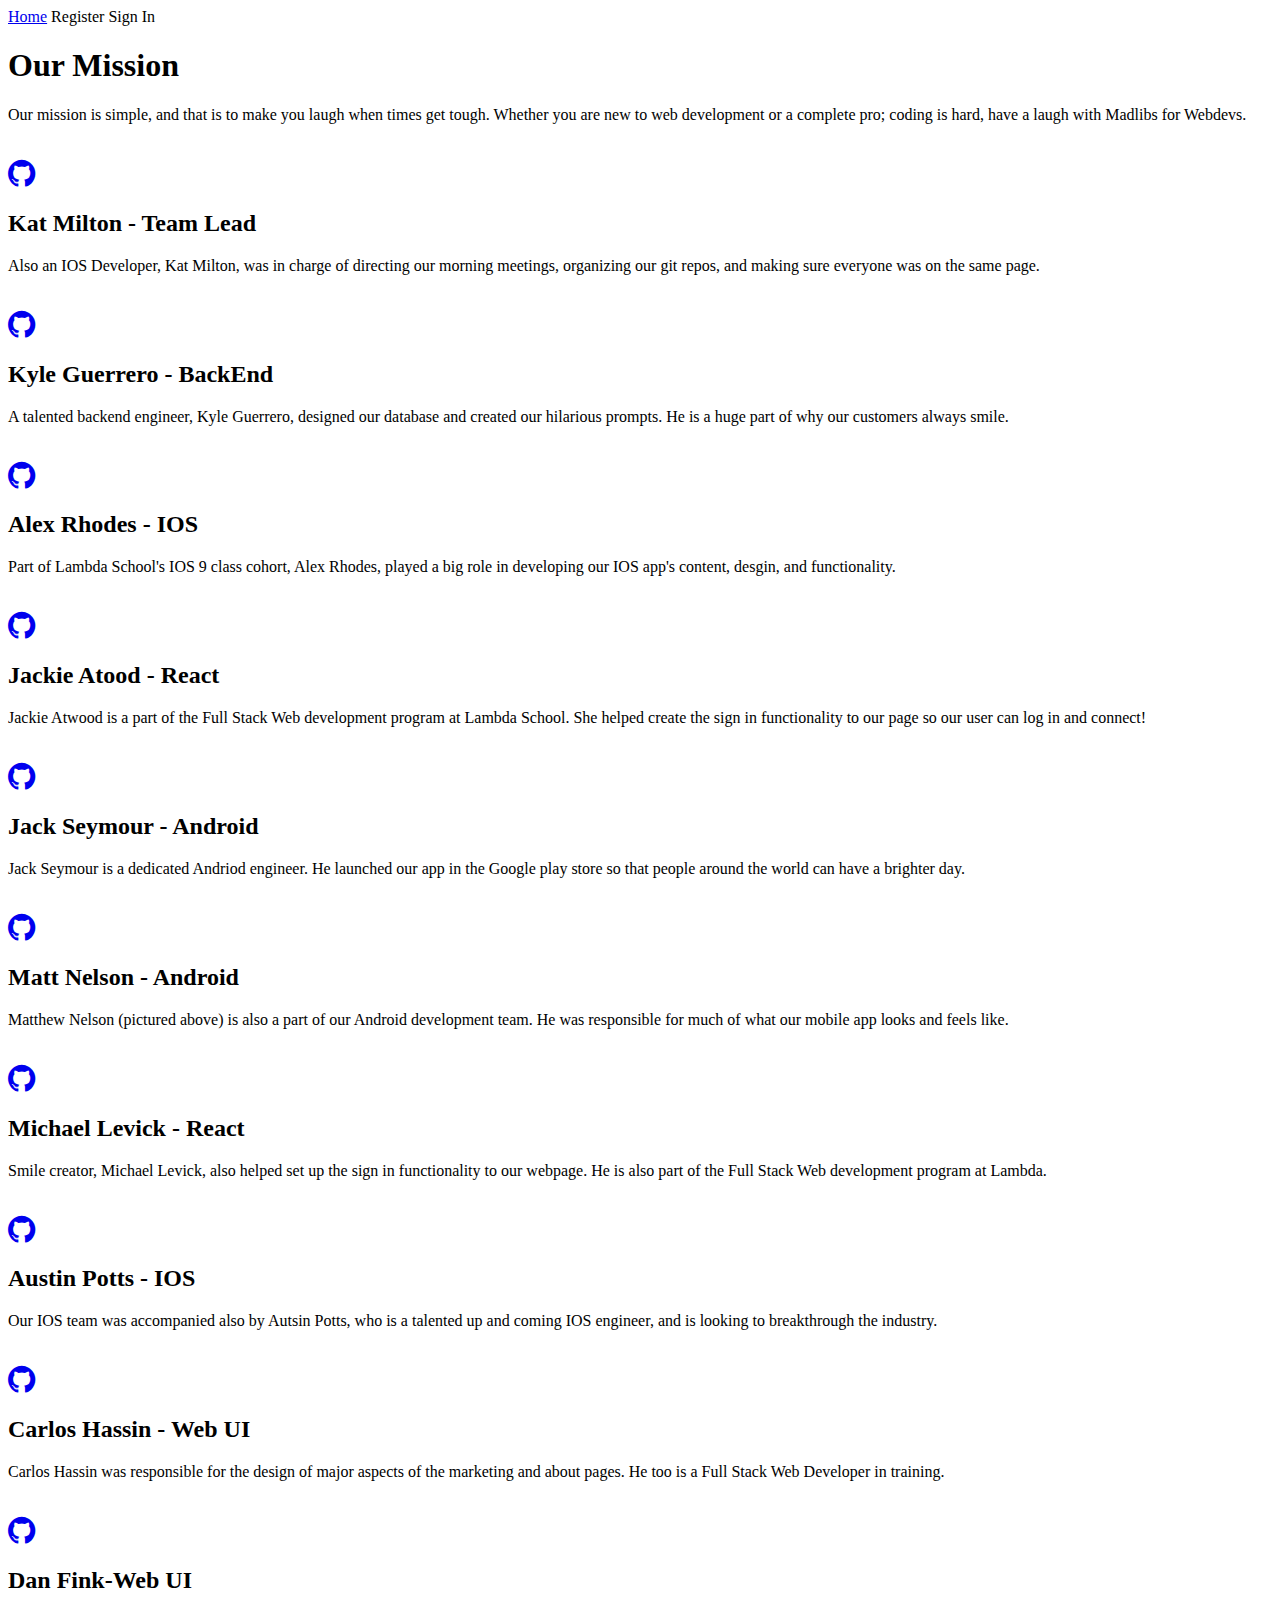
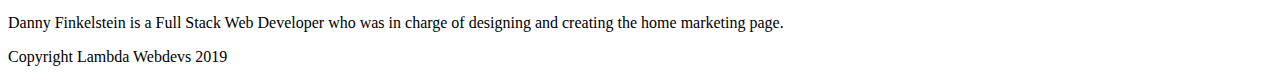
==== about-us.html @ 2c2939c7 "Merge pull request #3 from D-Fink/Danny-Finkelstein" ====
<!DOCTYPE html>
<html lang="en">
<head>
  <meta charset="UTF-8">
  <meta name="viewport" content="width=device-width, initial-scale=1.0">
  <meta http-equiv="X-UA-Compatible" content="ie=edge">
  <link rel="stylesheet" href="css/about-page.css">
  <title>Dev-Libs</title>
  <link rel="stylesheet" href="https://cdnjs.cloudflare.com/ajax/libs/font-awesome/4.7.0/css/font-awesome.min.css">
</head>

<body background="images/luke-chesser-pJadQetzTkI-unsplash.jpg">

<div class="container">
    <div class="foundation_nav">
        <div class="navbar">
            <nav class="links">
                <a href="index.html">Home</a>
                <a>Register</a>
                <a>Sign In</a>
            </nav>
        </div>
    </div>

    <header>
        <div class="main-heading">
            <h1>Our Mission</h1>
        </div>
        <div class="mh-text">
            <p>Our mission is simple, and that is to make you laugh when times get tough. Whether you are new to web development or a complete pro; coding is hard, have a laugh with Madlibs for Webdevs.</p>
        </div>
    </header>

    <section>
        <div class="dev_box">
            <div class="profile_images">
                <img src="/images/KatMilton.jpg" alt="">
            </div>
            <div class="tasks">
                <a href="https://github.com/katmilton">
                <i class="fab fa-github fa-2x fa"></i>
                </a>
                <h2>Kat Milton - Team Lead</h2>
            </div>
            <div class="descriptions">
                <p>Also an IOS Developer, Kat Milton, was in charge of directing our morning meetings, organizing our git repos, and making sure everyone was on the same page.</p>
            </div>
        </div>

        <div class="dev_box">
            <div class="profile_images">
                <img src="/images/KyleGuerrero.jpg" alt="">
            </div>
            <div class="tasks">
                <a href="https://github.com/AceMouty">
                <i class="fab fa-github fa-2x fa"></i>
                </a>
                <h2>Kyle Guerrero - BackEnd</h2>
            </div>
            <div class="descriptions">
                <p>A talented backend engineer, Kyle Guerrero,  designed our database and created our hilarious prompts. He is a huge part of why our customers always smile. </p>
            </div>
        </div>

        <div class="dev_box">
            <div class="profile_images">
                <img src="/images/AlexRhodes.jpg" alt="">
            </div>
            <div class="tasks">
                <a href="https://github.com/alexnrhodes">
                <i class="fab fa-github fa-2x fa"></i>
                </a>
                <h2>Alex Rhodes - IOS</h2>
            </div>
            <div class="descriptions">
                <p>Part of Lambda School's IOS 9 class cohort, Alex Rhodes, played a big role in developing our IOS app's content, desgin, and functionality.</p>
            </div>
        </div>

        <div class="dev_box">
            <div class="profile_images">
                <img src="/images/JackieAtwood.png" alt="">
            </div>
            <div class="tasks">
                <a href="https://github.com/JaxAtwood">
                <i class="fab fa-github fa-2x fa"></i>
                </a>
                <h2>Jackie Atood - React</h2>
            </div>
            <div class="descriptions">
                <p>Jackie Atwood is a part of the Full Stack Web development program at Lambda School. She helped create the sign in functionality to our page so our user can log in and connect!</p>
            </div>
        </div>

        <div class="dev_box">
            <div class="profile_images">
                <img src="/images/JackSeymour.jpg" alt="">
            </div>
            <div class="tasks">
                <a href="https://github.com/stilljack">
                <i class="fab fa-github fa-2x fa"></i>
                </a>
                <h2>Jack Seymour - Android</h2>
            </div>
            <div class="descriptions">
                <p>Jack Seymour is a dedicated Andriod engineer. He launched our app in the Google play store so that people around the world can have a brighter day.</p>
            </div>
        </div>

        <div class="dev_box">
            <div class="profile_images">
                <img src="/images/MatthewNelson.jpg" alt="">
            </div>
            <div class="tasks">
                <a href="https://github.com/05nelsonm">
                <i class="fab fa-github fa-2x fa"></i>
                </a>
                <h2>Matt Nelson - Android</h2>
            </div>
            <div class="descriptions">
                <p>Matthew Nelson (pictured above) is also a part of our Android development team. He was responsible for much of what our mobile app looks and feels like.</p>
            </div>
        </div>

        <div class="dev_box">
            <div class="profile_images">
                <img src="/images/MichaelLevick.png" alt="">
            </div>
            <div class="tasks">
                <a href="https://github.com/mdlevick">
                <i class="fab fa-github fa-2x fa"></i>
                </a>
                <h2>Michael Levick - React</h2>
            </div>
            <div class="descriptions">
                <p>Smile creator, Michael Levick, also helped set up the sign in functionality to our webpage. He is also part of the Full Stack Web development program at Lambda.</p>
            </div>
        </div>

        <div class="dev_box">
            <div class="profile_images">
                <img src="/images/AustinPotts.png" alt="">
            </div>
            <div class="tasks">
                <a href="https://github.com/AustinPotts">
                <i class="fab fa-github fa-2x fa"></i>
                </a>
                <h2>Austin Potts - IOS</h2>
            </div>
            <div class="descriptions">
                <p>Our IOS team was accompanied also by Autsin Potts, who is a talented up and coming IOS engineer, and is looking to breakthrough the industry.</p>
            </div>
        </div>

        <div class="dev_box">
            <div class="profile_images">
                <img src="/images/CarlosHassin.jpg" alt="">
            </div>
            <div class="tasks">
                <a href="https://github.com/carlos-hassin">
                <i class="fab fa-github fa-2x fa"></i>
                </a>
                <h2>Carlos Hassin - Web UI</h2>
            </div>
            <div class="descriptions">
                <p>Carlos Hassin was responsible for the design of major aspects of the marketing and about pages. He too is a Full Stack Web Developer in training.</p>
            </div>
        </div>

        <div class="dev_box">
            <div class="profile_images">
                <img src="/images/DFink_placeholder.png" alt="">
            </div>
            <div class="tasks">
                <a href="https://github.com/D-Fink">
                <i class="fab fa-github fa-2x fa"></i>
                </a>
                <h2>Dan Fink-Web UI</h2>
            </div>
            <div class="descriptions">
                <p>Danny Finkelstein is a Full Stack Web Developer who was in charge of designing and creating the home marketing page.</p>
            </div>
        </div>
    </section>
</div> <!--Closes container-->

  <footer>
      <p>Copyright Lambda Webdevs 2019</p>
  </footer>
</body>
</html>
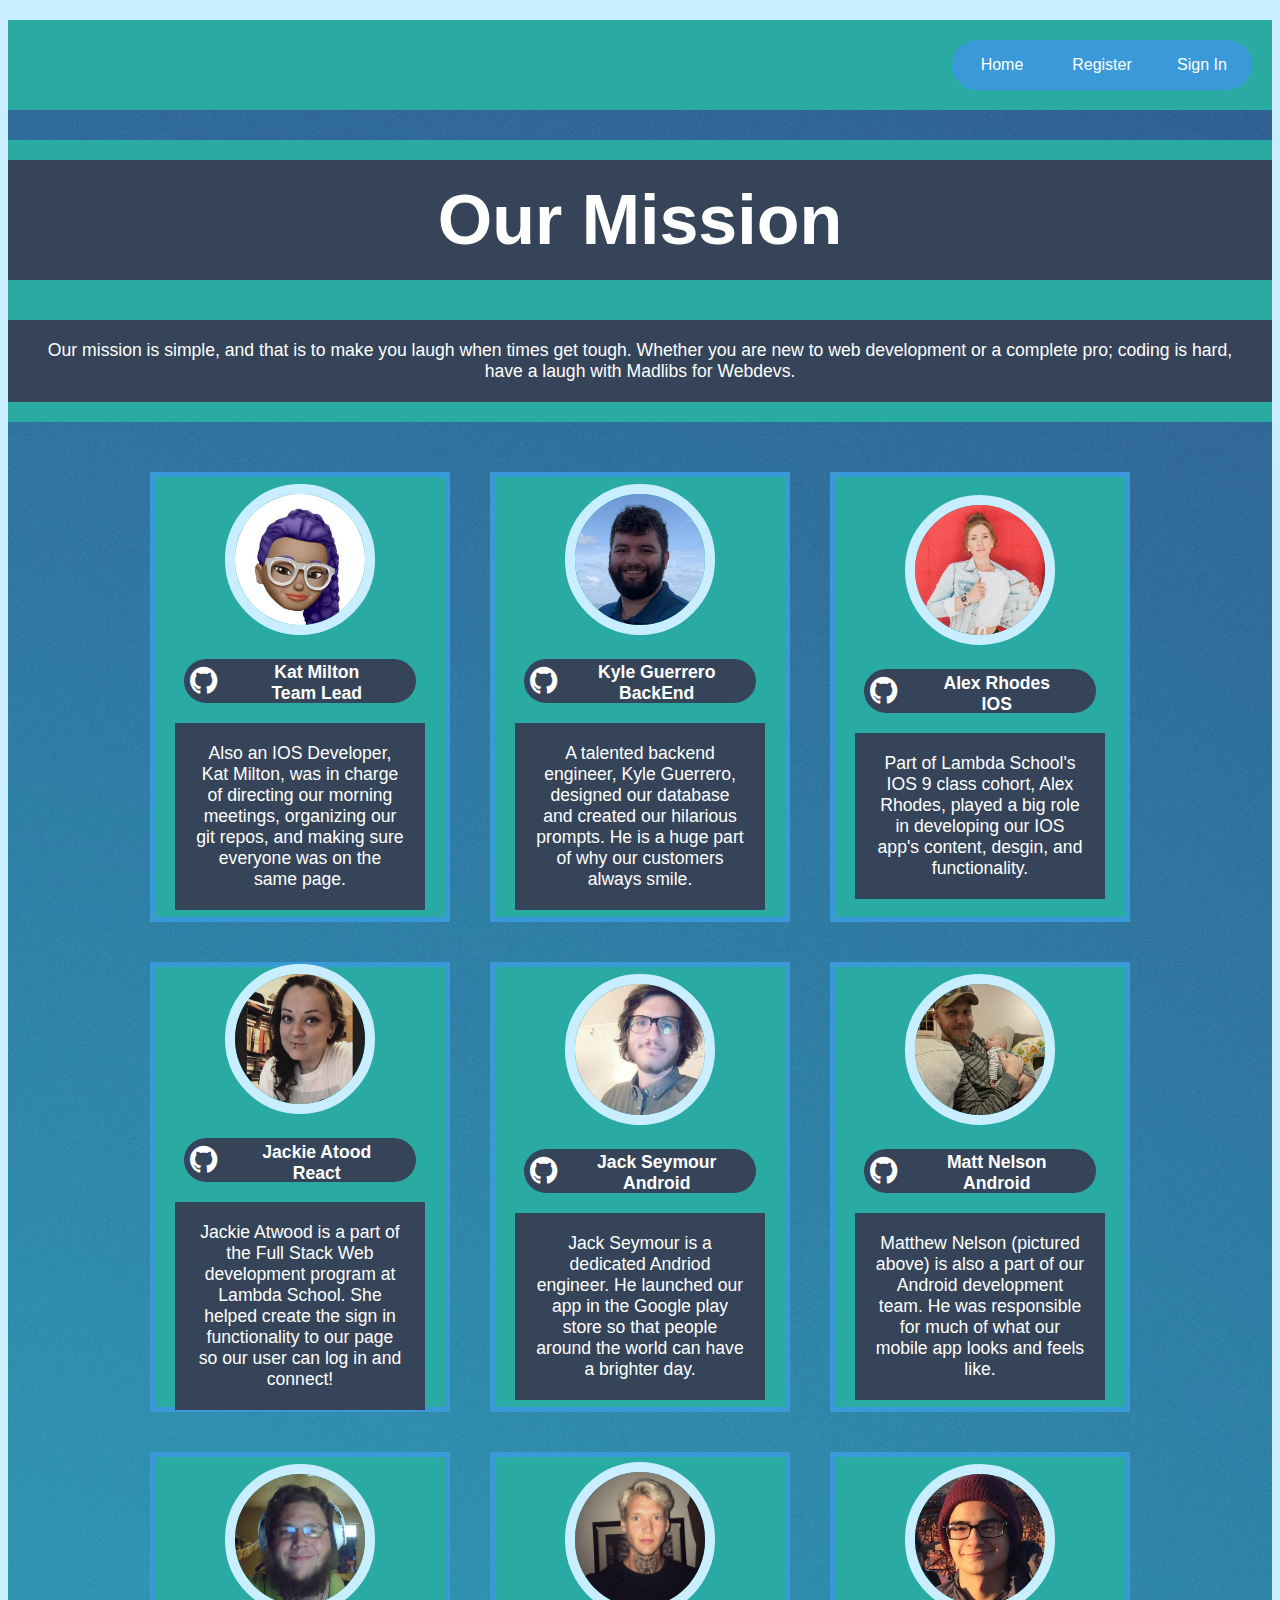
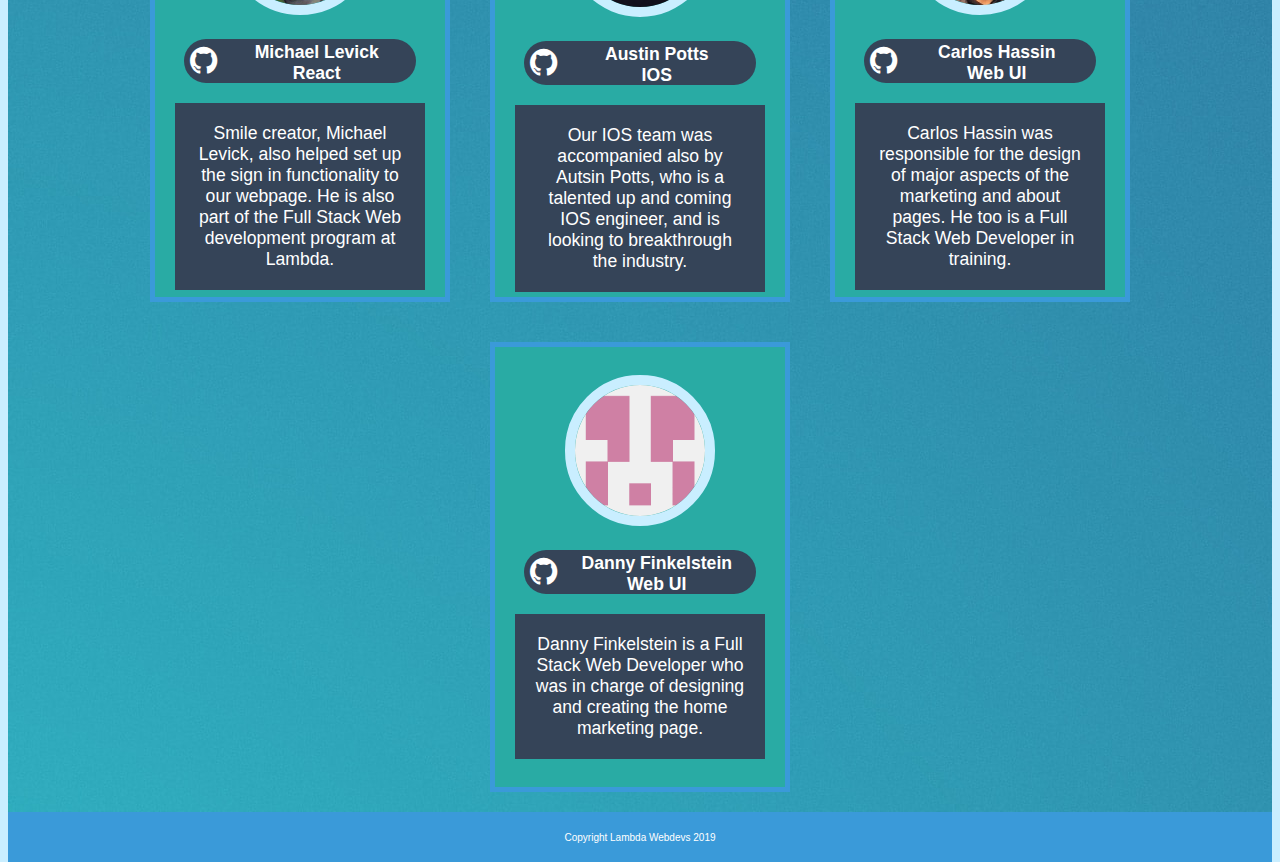
==== commit 474f3510: "mvp" ====
--- a/about-us.html
+++ b/about-us.html
@@ -4,14 +4,14 @@
   <meta charset="UTF-8">
   <meta name="viewport" content="width=device-width, initial-scale=1.0">
   <meta http-equiv="X-UA-Compatible" content="ie=edge">
-  <link rel="stylesheet" href="css/about-page.css">
+  <link rel="stylesheet" href="css/index.css">
   <title>Dev-Libs</title>
   <link rel="stylesheet" href="https://cdnjs.cloudflare.com/ajax/libs/font-awesome/4.7.0/css/font-awesome.min.css">
 </head>
 
-<body background="images/luke-chesser-pJadQetzTkI-unsplash.jpg">
+<body background="img/luke-chesser-pJadQetzTkI-unsplash.jpg">
 
-<div class="container">
+<div class="aboutContainer">
     <div class="foundation_nav">
         <div class="navbar">
             <nav class="links">
@@ -34,13 +34,13 @@
     <section>
         <div class="dev_box">
             <div class="profile_images">
-                <img src="/images/KatMilton.jpg" alt="">
+                <img src="/img/KatMilton.jpg" alt="">
             </div>
             <div class="tasks">
                 <a href="https://github.com/katmilton">
                 <i class="fab fa-github fa-2x fa"></i>
                 </a>
-                <h2>Kat Milton - Team Lead</h2>
+                <h2>Kat Milton <br> Team Lead</h2>
             </div>
             <div class="descriptions">
                 <p>Also an IOS Developer, Kat Milton, was in charge of directing our morning meetings, organizing our git repos, and making sure everyone was on the same page.</p>
@@ -49,13 +49,13 @@
 
         <div class="dev_box">
             <div class="profile_images">
-                <img src="/images/KyleGuerrero.jpg" alt="">
+                <img src="/img/KyleGuerrero.jpg" alt="">
             </div>
             <div class="tasks">
                 <a href="https://github.com/AceMouty">
                 <i class="fab fa-github fa-2x fa"></i>
                 </a>
-                <h2>Kyle Guerrero - BackEnd</h2>
+                <h2>Kyle Guerrero<br>BackEnd</h2>
             </div>
             <div class="descriptions">
                 <p>A talented backend engineer, Kyle Guerrero,  designed our database and created our hilarious prompts. He is a huge part of why our customers always smile. </p>
@@ -64,13 +64,13 @@
 
         <div class="dev_box">
             <div class="profile_images">
-                <img src="/images/AlexRhodes.jpg" alt="">
+                <img src="/img/AlexRhodes.jpg" alt="">
             </div>
             <div class="tasks">
                 <a href="https://github.com/alexnrhodes">
                 <i class="fab fa-github fa-2x fa"></i>
                 </a>
-                <h2>Alex Rhodes - IOS</h2>
+                <h2>Alex Rhodes <br> IOS</h2>
             </div>
             <div class="descriptions">
                 <p>Part of Lambda School's IOS 9 class cohort, Alex Rhodes, played a big role in developing our IOS app's content, desgin, and functionality.</p>
@@ -79,13 +79,13 @@
 
         <div class="dev_box">
             <div class="profile_images">
-                <img src="/images/JackieAtwood.png" alt="">
+                <img src="/img/JackieAtwood.png" alt="">
             </div>
             <div class="tasks">
                 <a href="https://github.com/JaxAtwood">
                 <i class="fab fa-github fa-2x fa"></i>
                 </a>
-                <h2>Jackie Atood - React</h2>
+                <h2>Jackie Atood <br> React</h2>
             </div>
             <div class="descriptions">
                 <p>Jackie Atwood is a part of the Full Stack Web development program at Lambda School. She helped create the sign in functionality to our page so our user can log in and connect!</p>
@@ -94,13 +94,13 @@
 
         <div class="dev_box">
             <div class="profile_images">
-                <img src="/images/JackSeymour.jpg" alt="">
+                <img src="/img/JackSeymour.jpg" alt="">
             </div>
             <div class="tasks">
                 <a href="https://github.com/stilljack">
                 <i class="fab fa-github fa-2x fa"></i>
                 </a>
-                <h2>Jack Seymour - Android</h2>
+                <h2>Jack Seymour <br> Android</h2>
             </div>
             <div class="descriptions">
                 <p>Jack Seymour is a dedicated Andriod engineer. He launched our app in the Google play store so that people around the world can have a brighter day.</p>
@@ -109,13 +109,13 @@
 
         <div class="dev_box">
             <div class="profile_images">
-                <img src="/images/MatthewNelson.jpg" alt="">
+                <img src="/img/MatthewNelson.jpg" alt="">
             </div>
             <div class="tasks">
                 <a href="https://github.com/05nelsonm">
                 <i class="fab fa-github fa-2x fa"></i>
                 </a>
-                <h2>Matt Nelson - Android</h2>
+                <h2>Matt Nelson <br> Android</h2>
             </div>
             <div class="descriptions">
                 <p>Matthew Nelson (pictured above) is also a part of our Android development team. He was responsible for much of what our mobile app looks and feels like.</p>
@@ -124,13 +124,13 @@
 
         <div class="dev_box">
             <div class="profile_images">
-                <img src="/images/MichaelLevick.png" alt="">
+                <img src="/img/MichaelLevick.png" alt="">
             </div>
             <div class="tasks">
                 <a href="https://github.com/mdlevick">
                 <i class="fab fa-github fa-2x fa"></i>
                 </a>
-                <h2>Michael Levick - React</h2>
+                <h2>Michael Levick <br> React</h2>
             </div>
             <div class="descriptions">
                 <p>Smile creator, Michael Levick, also helped set up the sign in functionality to our webpage. He is also part of the Full Stack Web development program at Lambda.</p>
@@ -139,13 +139,13 @@
 
         <div class="dev_box">
             <div class="profile_images">
-                <img src="/images/AustinPotts.png" alt="">
+                <img src="/img/AustinPotts.png" alt="">
             </div>
             <div class="tasks">
                 <a href="https://github.com/AustinPotts">
                 <i class="fab fa-github fa-2x fa"></i>
                 </a>
-                <h2>Austin Potts - IOS</h2>
+                <h2>Austin Potts <br> IOS</h2>
             </div>
             <div class="descriptions">
                 <p>Our IOS team was accompanied also by Autsin Potts, who is a talented up and coming IOS engineer, and is looking to breakthrough the industry.</p>
@@ -154,13 +154,13 @@
 
         <div class="dev_box">
             <div class="profile_images">
-                <img src="/images/CarlosHassin.jpg" alt="">
+                <img src="/img/CarlosHassin.jpg" alt="">
             </div>
             <div class="tasks">
                 <a href="https://github.com/carlos-hassin">
                 <i class="fab fa-github fa-2x fa"></i>
                 </a>
-                <h2>Carlos Hassin - Web UI</h2>
+                <h2>Carlos Hassin <br> Web UI</h2>
             </div>
             <div class="descriptions">
                 <p>Carlos Hassin was responsible for the design of major aspects of the marketing and about pages. He too is a Full Stack Web Developer in training.</p>
@@ -169,13 +169,13 @@
 
         <div class="dev_box">
             <div class="profile_images">
-                <img src="/images/DFink_placeholder.png" alt="">
+                <img src="/img/DFink_placeholder.png" alt="">
             </div>
             <div class="tasks">
                 <a href="https://github.com/D-Fink">
                 <i class="fab fa-github fa-2x fa"></i>
                 </a>
-                <h2>Dan Fink-Web UI</h2>
+                <h2>Danny Finkelstein <br> Web UI</h2>
             </div>
             <div class="descriptions">
                 <p>Danny Finkelstein is a Full Stack Web Developer who was in charge of designing and creating the home marketing page.</p>
--- a/css/index.css
+++ b/css/index.css
@@ -0,0 +1,348 @@
+.generalFont {
+  font-family: "Libre Baskerville", serif;
+  color: #354458;
+}
+.btnFont {
+  font-family: "Libre Baskerville", serif;
+  color: #E0FFFF;
+}
+.parallax {
+  height: 500px;
+  background-attachment: fixed;
+  background-position: center;
+  background-repeat: no-repeat;
+  background-size: cover;
+}
+.boxin {
+  box-sizing: border-box;
+}
+html {
+  height: 100%;
+  background-color: #C9EEFF;
+}
+h1,
+h2,
+h3,
+h4,
+h5,
+h6,
+p {
+  font-size: 62.5%;
+}
+.aboutContainer {
+  text-align: center;
+}
+.aboutContainer p,
+.aboutContainer h1,
+.aboutContainer h2 {
+  font-family: 'Montserrat', sans-serif;
+  color: white;
+  font-size: 1.1rem;
+}
+.aboutContainer header {
+  background-color: #29ABA4;
+  display: flex;
+  flex-direction: column;
+  align-items: center;
+  margin: 30px 0px;
+}
+.aboutContainer header .main-heading {
+  margin: 20px 0px;
+  width: 100%;
+  background-color: #354458;
+  display: flex;
+  justify-content: center;
+}
+.aboutContainer header .main-heading h1 {
+  margin: 20px 0px;
+  font-size: 70px;
+}
+.aboutContainer header .mh-text {
+  margin: 20px 0px;
+  width: 100%;
+  background-color: #354458;
+  display: flex;
+  justify-content: center;
+}
+.aboutContainer header .mh-text p {
+  margin: 20px;
+}
+.aboutContainer section {
+  width: 100%;
+  display: flex;
+  flex-wrap: wrap;
+  justify-content: center;
+}
+@media (max-width: 500px) {
+  .aboutContainer section {
+    box-sizing: border-box;
+    width: 100%;
+    display: flex;
+    align-items: center;
+    flex-direction: column;
+  }
+}
+.aboutContainer section .dev_box {
+  border: 5px solid #3A9AD9;
+  box-sizing: border-box;
+  height: 450px;
+  width: 300px;
+  margin: 20px;
+  display: flex;
+  align-items: center;
+  flex-direction: column;
+  justify-content: center;
+  background-color: #29ABA4;
+}
+@media (max-width: 500px) {
+  .aboutContainer section .dev_box {
+    width: 80%;
+    margin: 20px 0px;
+    display: flex;
+    align-items: center;
+    flex-direction: column;
+    justify-content: center;
+    background-color: #29ABA4;
+  }
+}
+.aboutContainer section .dev_box .profile_images {
+  margin-top: 20px;
+}
+.aboutContainer section .dev_box .profile_images img {
+  width: 45%;
+  border-radius: 100%;
+  border: 10px solid #C9EEFF;
+}
+.aboutContainer section .dev_box .tasks {
+  border-radius: 50px;
+  margin-top: 20px;
+  height: 10%;
+  width: 80%;
+  background-color: #354458;
+  display: flex;
+  justify-content: space-evenly;
+  align-items: center;
+}
+.aboutContainer section .dev_box .tasks i {
+  color: white;
+}
+.aboutContainer section .dev_box .tasks h2 {
+  color: white;
+  margin-top: 20px;
+  width: 80%;
+}
+.aboutContainer section .dev_box .descriptions {
+  margin: 20px;
+  background-color: #354458;
+}
+@media (max-width: 500px) {
+  .aboutContainer section .dev_box .descriptions {
+    margin: 20px 0px;
+    background-color: #354458;
+  }
+}
+.aboutContainer section .dev_box .descriptions p {
+  margin: 20px;
+}
+.foundation_nav {
+  box-sizing: border-box;
+  margin: 20px 0px;
+  width: 100%;
+  display: flex;
+  justify-content: flex-end;
+  background-color: #29ABA4;
+}
+@media (max-width: 500px) {
+  .foundation_nav {
+    margin: 0;
+  }
+}
+.foundation_nav .navbar {
+  box-sizing: border-box;
+  height: 50px;
+  width: 300px;
+  margin: 20px;
+  border-radius: 50px;
+  display: flex;
+  align-items: center;
+  justify-content: flex-end;
+}
+@media (max-width: 500px) {
+  .foundation_nav .navbar {
+    width: 100%;
+  }
+}
+.foundation_nav .navbar .links {
+  background-color: #3A9AD9;
+  border-radius: 50px;
+  box-sizing: border-box;
+  width: 100%;
+  height: 100%;
+  color: white;
+  display: flex;
+  justify-content: space-evenly;
+}
+.foundation_nav .navbar .links a {
+  color: white;
+  text-decoration: none;
+  font-family: 'Montserrat', sans-serif;
+  box-sizing: border-box;
+  border-radius: 50px;
+  height: 100%;
+  width: 100%;
+  display: flex;
+  align-items: center;
+  justify-content: center;
+}
+.foundation_nav .navbar .links a:hover {
+  background-color: #3A9AD9;
+  color: black;
+}
+.indexContainer header {
+  text-align: center;
+  padding: 6%;
+}
+.indexContainer header h1 {
+  font-size: 3rem;
+  font-family: "Libre Baskerville", serif;
+  color: #354458;
+  background-color: #E0FFFF;
+  width: 50%;
+  margin: 4% auto;
+  padding: 2%;
+}
+.indexContainer header p {
+  font-size: 2rem;
+  font-family: "Libre Baskerville", serif;
+  color: #354458;
+}
+.indexContainer .mainContent div {
+  padding: 2%;
+  text-align: center;
+}
+.indexContainer .mainContent div h3 {
+  font-size: 1.8rem;
+}
+.indexContainer .mainContent div h6 {
+  font-size: 1.5rem;
+}
+.indexContainer .mainContent div p {
+  font-size: 1.2rem;
+}
+.indexContainer .boxTop {
+  background-color: #fac9b8;
+  background-image: url(../img/twitter.svg);
+  background-repeat: no-repeat;
+  background-size: 30%;
+  background-position: 95% 30%;
+}
+@media (max-width: 500px) {
+  .indexContainer .boxTop {
+    background-size: 70%;
+    background-position: 130% 900%;
+  }
+}
+.indexContainer .boxTop div {
+  width: 50%;
+}
+@media (max-width: 500px) {
+  .indexContainer .boxTop div {
+    display: flex;
+    width: 100%;
+    padding-bottom: 20%;
+  }
+}
+.indexContainer .boxBottom {
+  background-color: #29ABA4;
+}
+@media (max-width: 500px) {
+  .indexContainer .boxBottom {
+    padding: 10% 4%;
+  }
+}
+.indexContainer .cta {
+  text-align: center;
+  background-image: url("../img/form.svg");
+  background-repeat: no-repeat;
+}
+@media (max-width: 500px) {
+  .indexContainer .cta {
+    background-image: none;
+  }
+}
+.indexContainer .cta h3 {
+  font-size: 2.5rem;
+}
+@media (max-width: 500px) {
+  .indexContainer .cta h3 {
+    line-height: 50px;
+  }
+}
+.indexContainer .cta p {
+  font-size: 2rem;
+}
+.indexContainer .cta div {
+  background-color: rgba(228, 228, 87, 0.726);
+  padding: 4% 0 4% 50%;
+}
+@media (max-width: 500px) {
+  .indexContainer .cta div {
+    padding: 4% 4% 20% 4%;
+  }
+}
+.indexContainer .cta span {
+  font-size: 1rem;
+  position: relative;
+  right: 55px;
+  top: 20px;
+}
+.indexContainer .cta a {
+  background-color: #29ABA4;
+  font-family: "Libre Baskerville", serif;
+  color: #E0FFFF;
+  border: none;
+  padding: 2%;
+  border-radius: 10px;
+  text-decoration: none;
+}
+.indexContainer .cta a:hover {
+  color: #354458;
+}
+.indexContainer .parallax1 {
+  background-image: url("../img/flamethrower.png");
+  height: 500px;
+  background-attachment: fixed;
+  background-position: center;
+  background-repeat: no-repeat;
+  background-size: cover;
+}
+@media (max-width: 500px) {
+  .indexContainer .parallax1 {
+    display: none;
+  }
+}
+.indexContainer .parallax2 {
+  background-image: url("../img/smoking-computer.png");
+  height: 500px;
+  background-attachment: fixed;
+  background-position: center;
+  background-repeat: no-repeat;
+  background-size: cover;
+}
+@media (max-width: 500px) {
+  .indexContainer .parallax2 {
+    display: none;
+  }
+}
+footer {
+  left: 0;
+  bottom: 0;
+  height: 50px;
+  width: 100%;
+  font-family: 'Montserrat', sans-serif;
+  background-color: #3A9AD9;
+  color: white;
+  display: flex;
+  justify-content: center;
+  align-items: center;
+}
